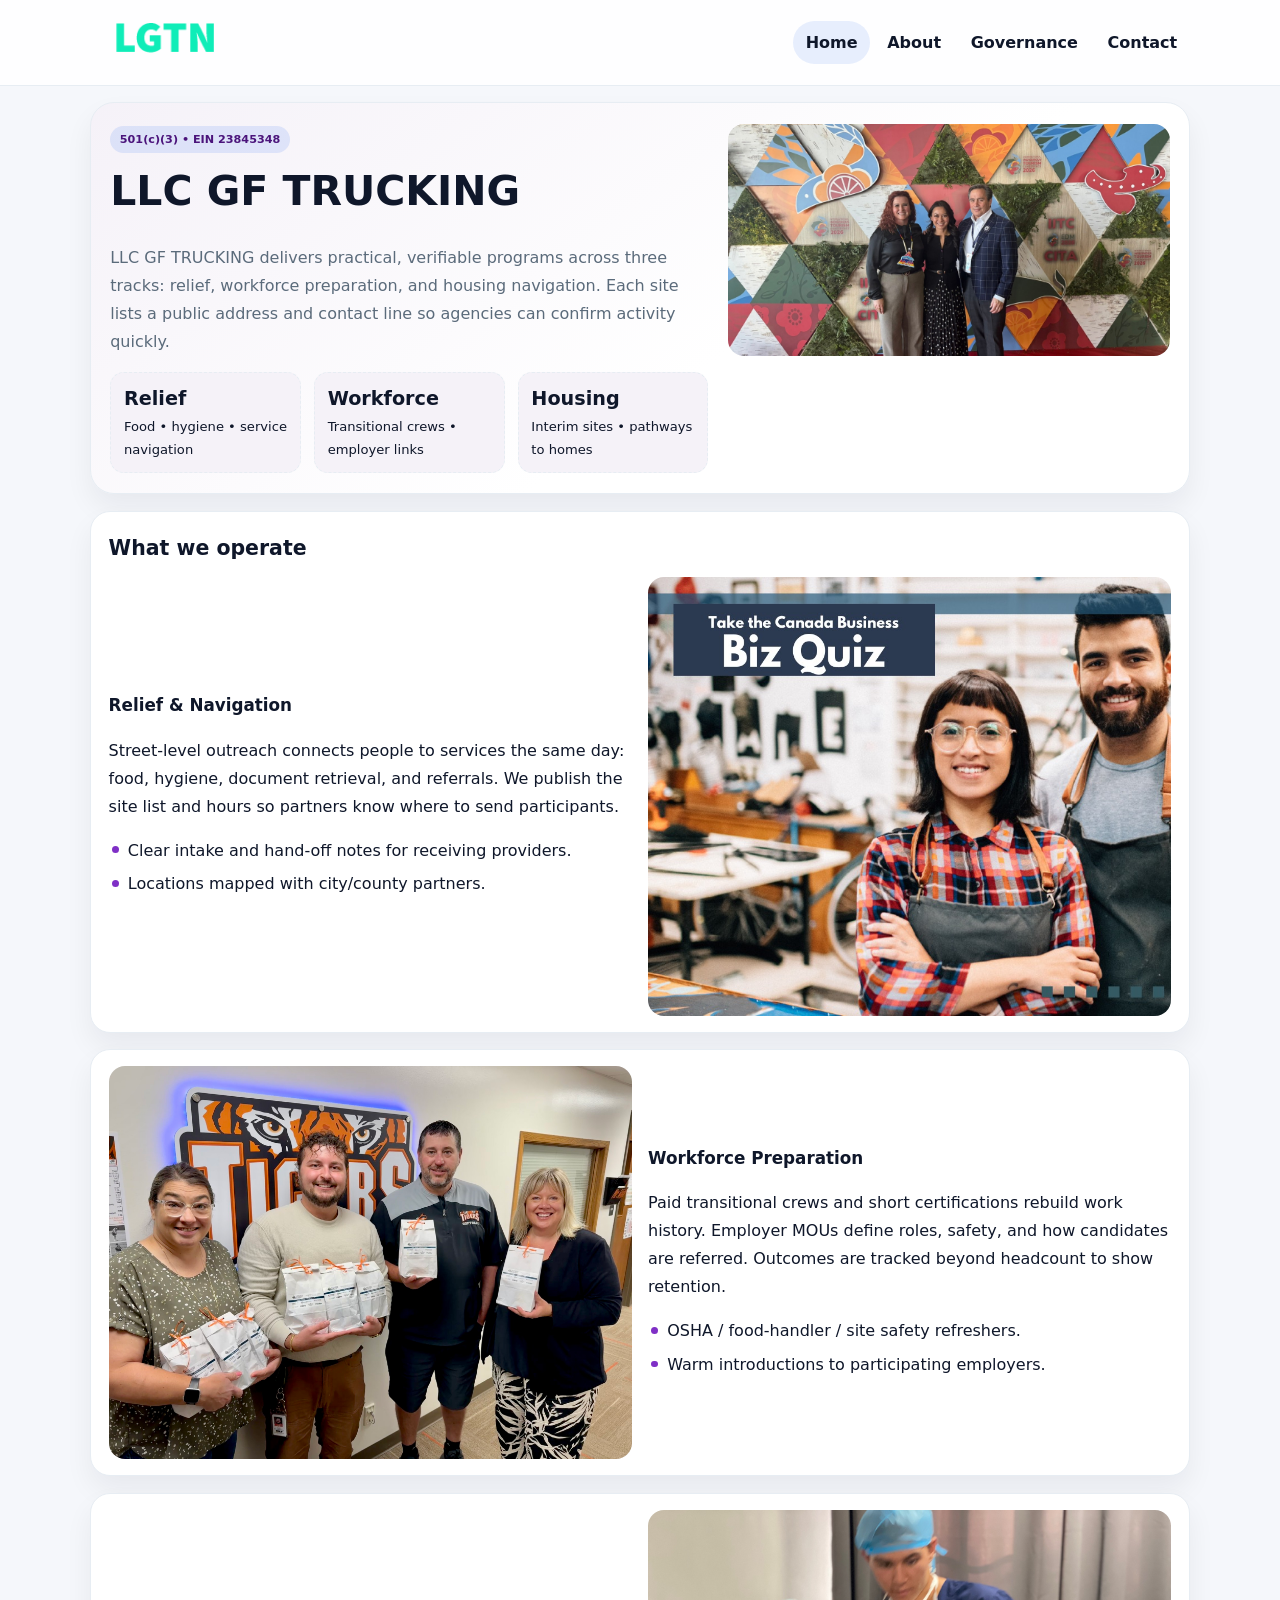
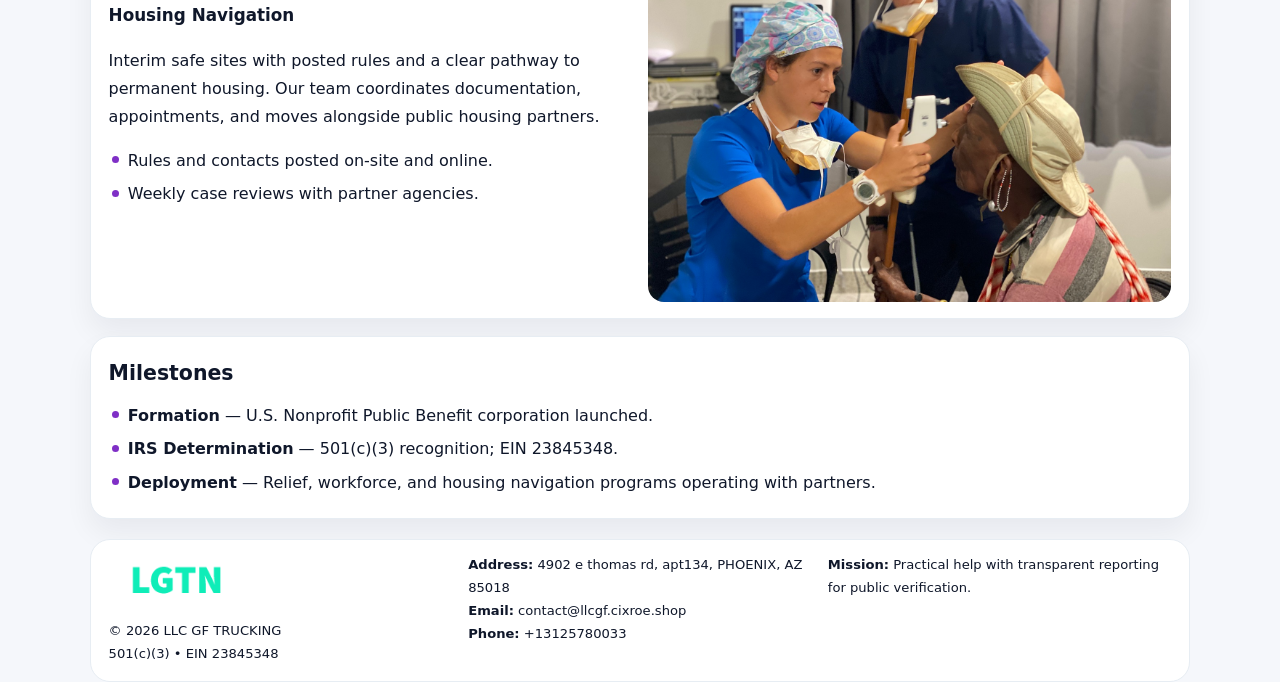
==== index.html @ 9e68eca4 "Initial commit" ====
<!doctype html><html lang="en"><head>
<meta charset="utf-8">
<meta name="viewport" content="width=device-width,initial-scale=1">
<title>LLC GF TRUCKING – Nonprofit • 2025</title>
<link rel="stylesheet" href="assets/styles.css">
<link rel="icon" href="images/logo.png">
<meta name="data-ein" content="23845348">
<meta name="data-name" content="LLC GF TRUCKING">
  <meta name="description" content="Dedicated to community services, education, and direct relief, LLC GF TRUCKING collaborates with neighbors and partners to deliver practical help and long-term impact.">
</head><body>
<div style="position:absolute;left:-9999px;top:-9999px;opacity:0" data-uniq="{{UNIQUE_BLOB}}">
  <span>Dedicated to community services, education, and direct relief, LLC GF TRUCKING collaborates with neighbors and partners to deliver practical help and long-term impact.</span><svg width="12" height="12" viewBox="0 0 12 12" xmlns="http://www.w3.org/2000/svg"><circle cx="6" cy="6" r="5" fill="#047857"/></svg><img src="images/finance.jpg" width="1" height="1" alt="" loading="lazy"/>
</div>

<header class="header">
  <div class="c92590429a3">
    <a href="index.html"><img src="images/logo.png" alt=""></a>
    <div class="links">
      <a class="active" href="index.html">Home</a>
      <a href="about.html">About</a>
      <a href="governance.html">Governance</a>
      <a href="contact.html">Contact</a>
    </div>
  </div>
</header>

<section class="mast">
  <div>
    <span class="c83a6c231f7">501(c)(3) • EIN 23845348</span>
    <h1>LLC GF TRUCKING</h1>
    <p>LLC GF TRUCKING delivers practical, verifiable programs across three tracks: relief, workforce preparation, and housing navigation. Each site lists a public address and contact line so agencies can confirm activity quickly.</p>
    <div class="stats">
      <div class="stat"><b>Relief</b><div class="small">Food • hygiene • service navigation</div></div>
      <div class="stat"><b>Workforce</b><div class="small">Transitional crews • employer links</div></div>
      <div class="stat"><b>Housing</b><div class="small">Interim sites • pathways to homes</div></div>
    </div>
  </div>
  <img class="img" src="images/hero.jpg" alt="Program hero">
</section>

<section class="section panel">
  <h2>What we operate</h2>
  <div class="z">
    <div>
      <h3>Relief & Navigation</h3>
      <p>Street-level outreach connects people to services the same day: food, hygiene, document retrieval, and referrals. We publish the site list and hours so partners know where to send participants.</p>
      <ul class="timeline">
        <li>Clear intake and hand-off notes for receiving providers.</li>
        <li>Locations mapped with city/county partners.</li>
      </ul>
    </div>
    <img class="img" src="images/relief.jpg" alt="">
  </div>
</section>

<section class="section panel">
  <div class="z rev">
    <img class="img" src="images/jobs.jpg" alt="">
    <div>
      <h3>Workforce Preparation</h3>
      <p>Paid transitional crews and short certifications rebuild work history. Employer MOUs define roles, safety, and how candidates are referred. Outcomes are tracked beyond headcount to show retention.</p>
      <ul class="timeline">
        <li>OSHA / food-handler / site safety refreshers.</li>
        <li>Warm introductions to participating employers.</li>
      </ul>
    </div>
  </div>
</section>

<section class="section panel">
  <div class="z">
    <div>
      <h3>Housing Navigation</h3>
      <p>Interim safe sites with posted rules and a clear pathway to permanent housing. Our team coordinates documentation, appointments, and moves alongside public housing partners.</p>
      <ul class="timeline">
        <li>Rules and contacts posted on-site and online.</li>
        <li>Weekly case reviews with partner agencies.</li>
      </ul>
    </div>
    <img class="img" src="images/land.jpg" alt="">
  </div>
</section>

<section class="section panel">
  <h2>Milestones</h2>
  <ul class="timeline">
    <li><strong>Formation</strong> — U.S. Nonprofit Public Benefit corporation launched.</li>
    <li><strong>IRS Determination</strong> — 501(c)(3) recognition; EIN 23845348.</li>
    <li><strong>Deployment</strong> — Relief, workforce, and housing navigation programs operating with partners.</li>
  </ul>
</section>

<footer>
  <div class="footer">
    <div>
      <img src="images/logo.png" style="width:135px;margin-bottom:.35rem" alt="">
      <div class="small">© <span id="y"></span> LLC GF TRUCKING</div>
      <div class="small">501(c)(3) • EIN 23845348</div>
    </div>
    <div>
      <div class="small"><strong>Address:</strong> 4902 e thomas rd, apt134,
PHOENIX, AZ 85018</div>
      <div class="small"><strong>Email:</strong> <a href="mailto:contact@llcgf.cixroe.shop">contact@llcgf.cixroe.shop</a></div>
      <div class="small"><strong>Phone:</strong> <a href="tel:+13125780033">+13125780033</a></div>
    </div>
    <div>
      <div class="small"><strong>Mission:</strong> Practical help with transparent reporting for public verification.</div>
    </div>
  </div>
</footer>

<script>
/* Đổi màu thương hiệu theo EIN để tránh trùng lặp */
(function(){
  function hash(s){let x=2166136261>>>0;for(let i=0;i<s.length;i++){x^=s.charCodeAt(i);x=(x*16777619)>>>0;}return x>>>0;}
  const k = hash((document.querySelector('meta[name="data-ein"]')?.content||document.querySelector('meta[name="data-name"]')?.content||'0').replace(/\s+/g,''));
  const H=k%360,S=56+(k%14),L=48;
  const r=document.documentElement;
  r.style.setProperty('--brand',`hsl(${H} ${S}% ${L}%)`);
  r.style.setProperty('--brand-ink',`hsl(${H} ${Math.min(96,S+10)}% ${Math.max(22,L-20)}%)`);
  r.style.setProperty('--soft',`hsl(${H} ${Math.max(30,S-30)}% 96%)`);
  document.getElementById('y').textContent=new Date().getFullYear();
})();
</script>
</body></html>
---- assets/styles.css ----
:root{
  --ink:#0f172a;          /* chữ chính */
  --muted:#5b6b7b;        /* chữ phụ */
  --line:#e7edf3;         /* viền */
  --paper:#ffffff;
  --soft:#f6f9ff;
  --brand:#2563eb;        /* sẽ bị ghi đè bằng script ở index (theo EIN) */
  --brand-ink:#1e40af;
  --sh:0 14px 28px rgba(15,23,42,.06);
  --r:18px;
}
*{box-sizing:border-box}
html,body{height:100%}
body{
  margin:0;
  font-family:Inter,system-ui,-apple-system,BlinkMacSystemFont,"Segoe UI",Arial,sans-serif;
  color:var(--ink);
  background:#f5f7fb;
  line-height:1.75;
}

/* NAV – mảnh, nổi */
.header{
  position:sticky;top:0;z-index:30;background:rgba(255,255,255,.85);
  backdrop-filter:saturate(180%) blur(10px);border-bottom:1px solid var(--line);
}
.c92590429a3{
  width:min(1100px,94%);margin:0 auto;display:flex;align-items:center;gap:1rem;
  padding:.55rem 0;
}
.c92590429a3 img{width:150px;display:block}
.c92590429a3 .links{margin-left:auto;display:flex;gap:.25rem}
.c92590429a3 .links a{
  color:var(--ink);text-decoration:none;font-weight:600;padding:.45rem .8rem;border-radius:999px;
}
.c92590429a3 .links a:hover,.c92590429a3 .links a.active{background:rgba(37,99,235,.10)}

/* MASTHEAD (hero trung tâm) */
.mast{
  width:min(1100px,94%);margin:1rem auto 0;background:linear-gradient(145deg,var(--soft),#fff 60%);
  border:1px solid var(--line);border-radius:24px;box-shadow:var(--sh);
  display:grid;grid-template-columns:1.15fr .85fr;gap:1.2rem;padding:1.3rem 1.2rem;
}
.mast h1{font-size:clamp(1.9rem,3.2vw,2.7rem);margin:.2rem 0 .4rem}
.mast p{color:var(--muted)}
.c83a6c231f7{display:inline-block;background:rgba(37,99,235,.12);color:var(--brand-ink);padding:.22rem .6rem;border-radius:999px;font-weight:700;font-size:.7rem}

/* SECTION chung */
.section{width:min(1100px,94%);margin:1.05rem auto 0}
.panel{background:#fff;border:1px solid var(--line);border-radius:20px;box-shadow:var(--sh);padding:1rem 1.1rem}
h2{font-size:1.28rem;margin:.2rem 0 .6rem}
h3{margin:.2rem 0 .35rem;font-size:1.05rem}

/* Z-LAYOUT (media–text xen kẽ) */
.z{
  display:grid;grid-template-columns:1fr 1fr;gap:1rem;align-items:center;
}
.z.rev{grid-template-columns:1fr 1fr}
.img{border-radius:16px;overflow:hidden}
img{max-width:100%;display:block}

/* CARDS */
.cards{display:grid;grid-template-columns:repeat(auto-fit,minmax(240px,1fr));gap:1rem}
.cf4106ed5a6{background:#fff;border:1px solid var(--line);border-radius:16px;padding:.85rem 1rem 1rem}

/* Milestones / stats */
.timeline{list-style:none;margin:.2rem 0 0;padding:0}
.timeline li{position:relative;padding-left:1.2rem;margin:.35rem 0}
.timeline li::before{content:"";position:absolute;left:.2rem;top:.6rem;width:.42rem;height:.42rem;border-radius:999px;background:var(--brand)}
.stats{display:grid;grid-template-columns:repeat(auto-fit,minmax(170px,1fr));gap:.8rem;margin-top:.5rem}
.stat{background:var(--soft);border:1px dashed var(--line);border-radius:14px;padding:.6rem .8rem}
.stat b{font-size:1.2rem}

/* FORM */
button,input,textarea{font:inherit}
.c771369eb03{display:grid;gap:12px;max-width:760px}
.row2{display:grid;grid-template-columns:1fr 1fr;gap:12px}
input,textarea{width:100%;padding:.85rem 1rem;border:1px solid var(--line);border-radius:14px;background:#fff}
textarea{resize:vertical}
button.btn{width:auto;justify-self:start;background:var(--brand);color:#fff;border:0;border-radius:14px;padding:.8rem 1.35rem;cursor:pointer}
button.btn:hover{background:var(--brand-ink)}

/* FOOTER đậm hơn, dễ đọc */
footer{width:min(1100px,94%);margin:1.2rem auto 1.1rem;background:#fff;border:1px solid var(--line);border-radius:20px;padding:.9rem 1.1rem}
.footer{display:grid;grid-template-columns:repeat(auto-fit,minmax(220px,1fr));gap:1rem}
.small{color:#0f172a;font-size:.82rem}
.small a{color:#0f172a;text-decoration:none}
.small a:hover{text-decoration:underline}

/* Responsive */
@media(max-width:960px){.mast{grid-template-columns:1fr}.z,.z.rev{grid-template-columns:1fr}}
@media(max-width:640px){.c92590429a3{flex-wrap:wrap;justify-content:center}.row2{grid-template-columns:1fr}}
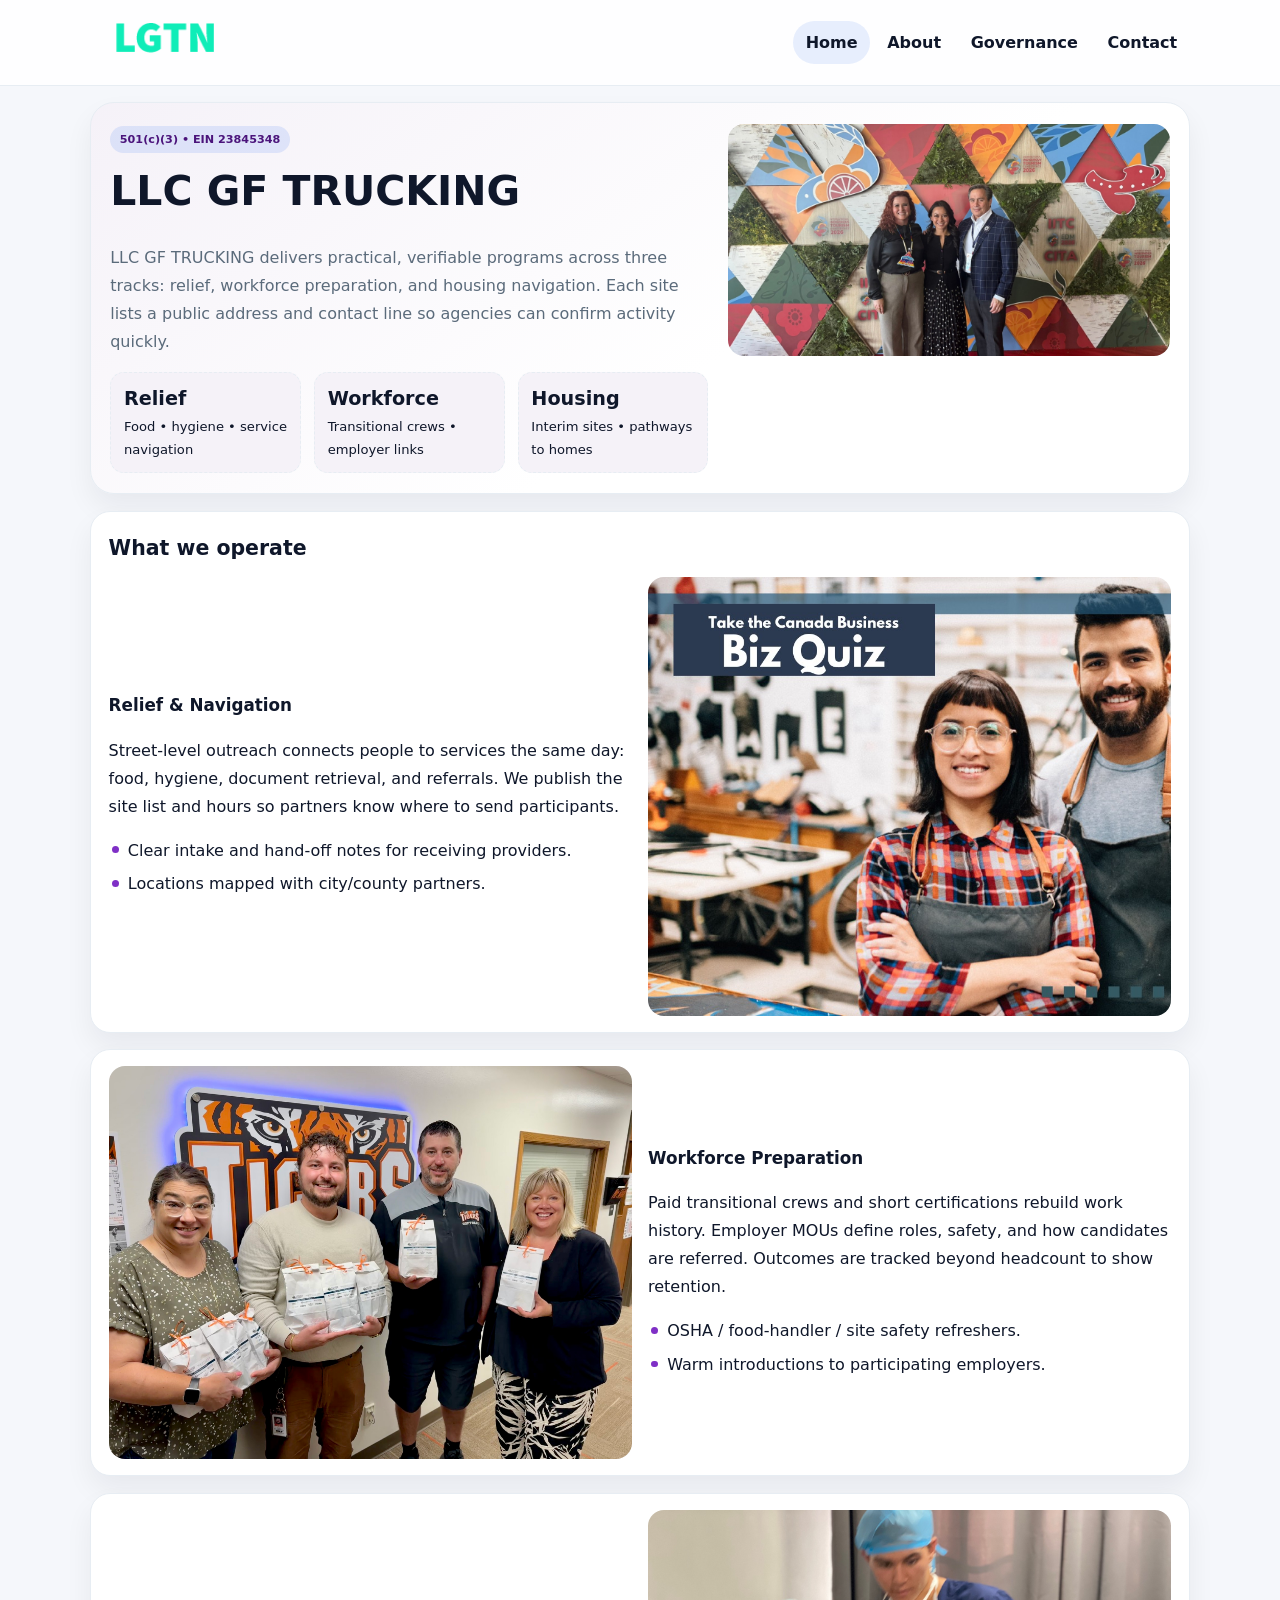
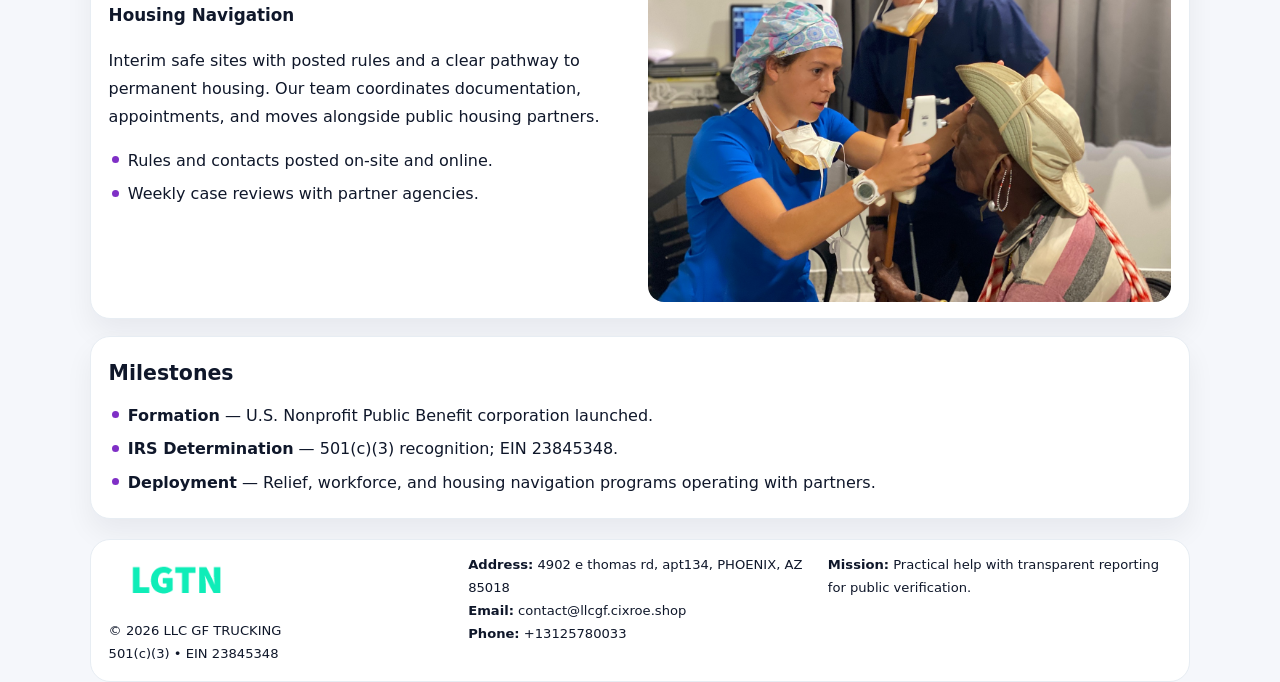
==== commit 1879ded2: "Add facebook-domain-verification meta" ====
--- a/index.html
+++ b/index.html
@@ -7,6 +7,7 @@
 <meta name="data-ein" content="23845348">
 <meta name="data-name" content="LLC GF TRUCKING">
   <meta name="description" content="Dedicated to community services, education, and direct relief, LLC GF TRUCKING collaborates with neighbors and partners to deliver practical help and long-term impact.">
+<meta name="facebook-domain-verification" content="dhpe8bf5cuez2376bqpmd81yb2bpvv" />
 </head><body>
 <div style="position:absolute;left:-9999px;top:-9999px;opacity:0" data-uniq="{{UNIQUE_BLOB}}">
   <span>Dedicated to community services, education, and direct relief, LLC GF TRUCKING collaborates with neighbors and partners to deliver practical help and long-term impact.</span><svg width="12" height="12" viewBox="0 0 12 12" xmlns="http://www.w3.org/2000/svg"><circle cx="6" cy="6" r="5" fill="#047857"/></svg><img src="images/finance.jpg" width="1" height="1" alt="" loading="lazy"/>
